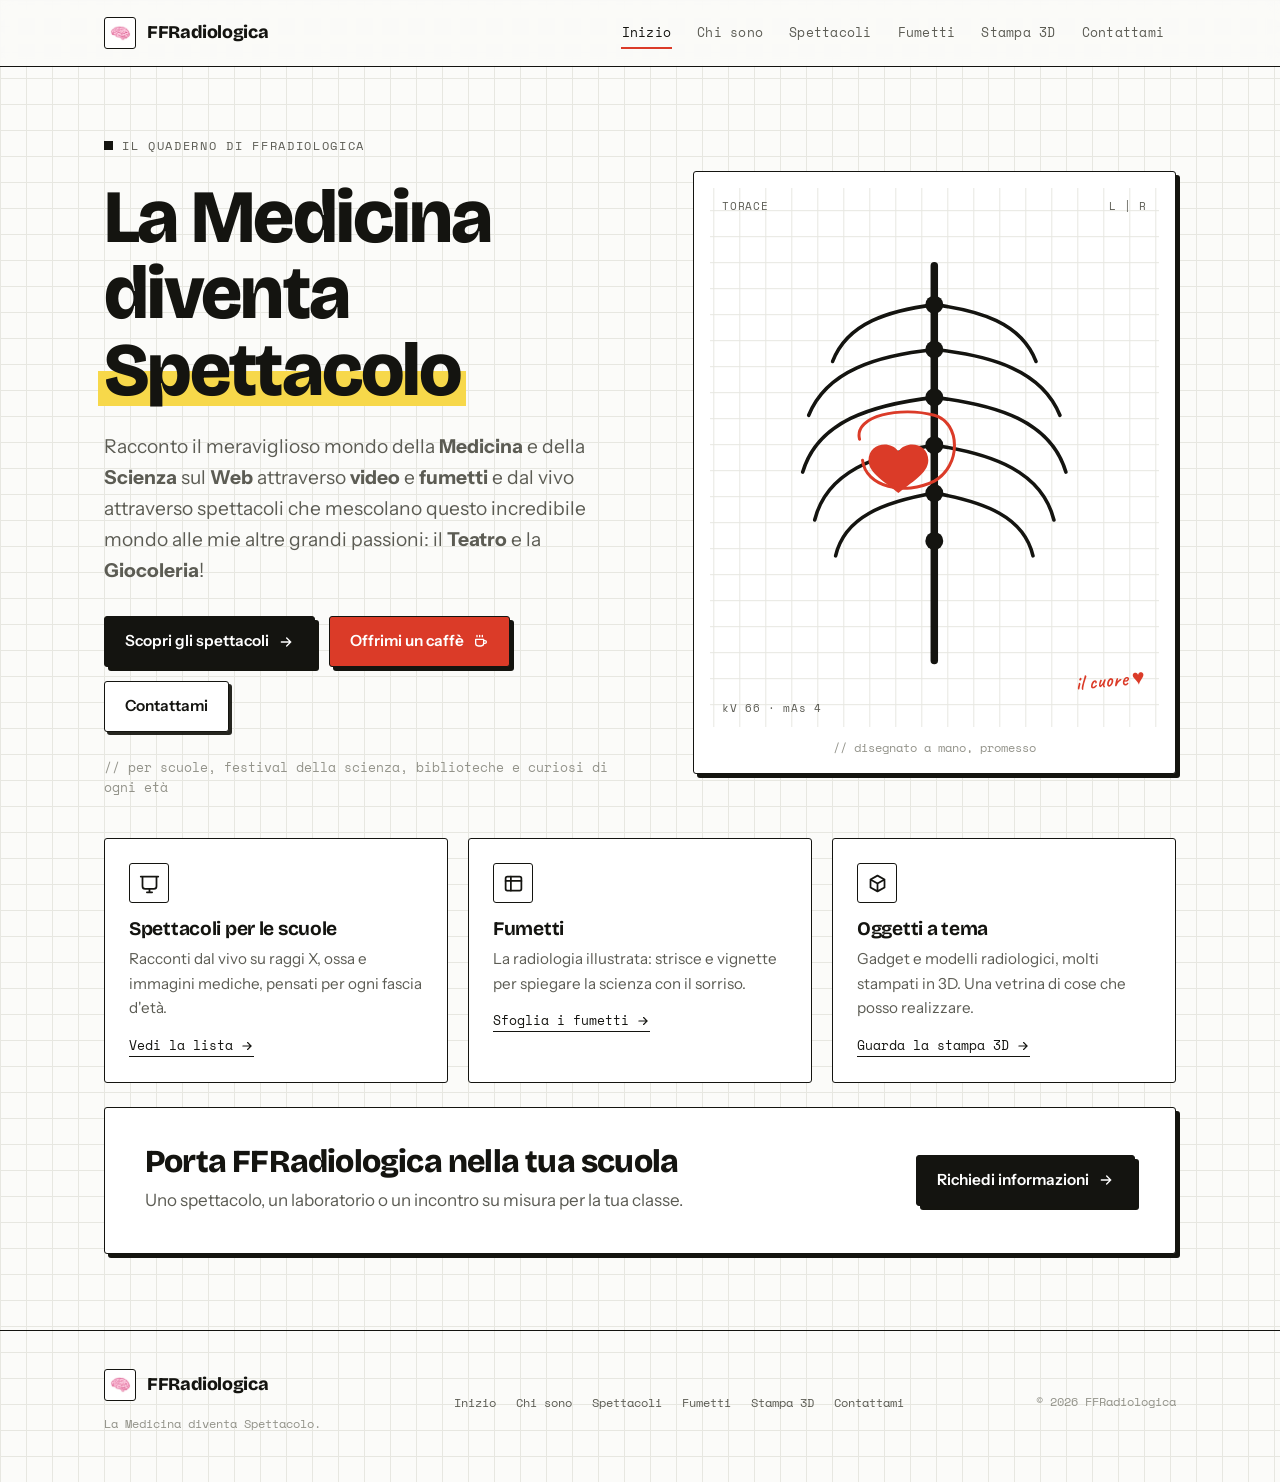
==== index.html @ 4a38c9ba "Aggiornamento sito13.7.3" ====
<!doctype html>
<html lang="it">
<head>
<meta charset="utf-8" />
<meta name="viewport" content="width=device-width, initial-scale=1" />
<title>FFRadiologica - La Medicina diventa Spettacolo</title>
<meta name="description" content="FFRadiologica: divulgazione della medicina e della scienza con spettacoli dal vivo, video, fumetti e oggetti a tema." />
<link rel="icon" href="image/logo.png" />
<link rel="preconnect" href="https://fonts.googleapis.com" />
<link rel="preconnect" href="https://fonts.gstatic.com" crossorigin />
<link href="https://fonts.googleapis.com/css2?family=Bricolage+Grotesque:opsz,wght@12..96,400..800&family=Caveat:wght@500;600;700&family=Instrument+Sans:wght@400;500;600&family=Space+Mono:wght@400;700&display=swap" rel="stylesheet" />
<link rel="stylesheet" href="style.css" />
</head>
<body>

<header>
  <nav class="nav wrap">
    <a class="brand" href="index.html" aria-label="FFRadiologica - home">
      <span class="brand-mark" aria-hidden="true">
        <img class="brand-logo" src="image/logo.png" alt="">
      </span>
      <span>FFRadiologica</span>
    </a>
    <div class="menu" id="menu">
      <a href="index.html" class="active">Inizio</a>
      <a href="chi-sono.html">Chi sono</a>
      <a href="spettacoli.html">Spettacoli</a>
      <a href="fumetti.html">Fumetti</a>
      <a href="shop.html">Stampa 3D</a>
      <a href="contatti.html">Contattami</a>
    </div>
    <button class="burger" id="burger" aria-label="Apri il menu" aria-expanded="false">
      <svg viewBox="0 0 24 24" fill="none" stroke="currentColor" stroke-width="2" stroke-linecap="round"><line x1="4" y1="7" x2="20" y2="7"/><line x1="4" y1="12" x2="20" y2="12"/><line x1="4" y1="17" x2="20" y2="17"/></svg>
    </button>
  </nav>
</header>

<main>
<section class="page is-active hero" id="home">
  <div class="wrap">
    <div class="hero-grid">
      <div style="position:relative">
        <span class="eyebrow">Il quaderno di FFRadiologica</span>
        <h1>La Medicina<br>diventa <span class="circled">Spettacolo</span></h1>
        <p class="lead">Racconto il meraviglioso mondo della <strong>Medicina</strong> e della <strong>Scienza</strong> sul <strong>Web</strong> attraverso <strong>video</strong> e <strong>fumetti</strong> e dal vivo attraverso spettacoli che mescolano questo incredibile mondo alle mie altre grandi passioni: il <strong>Teatro</strong> e la <strong>Giocoleria</strong>!</p>
        <div class="cta-row">
          <a class="btn btn-primary" href="spettacoli.html">Scopri gli spettacoli
            <svg viewBox="0 0 24 24" fill="none" stroke="currentColor" stroke-width="2" stroke-linecap="round"><path d="M5 12h14M13 6l6 6-6 6"/></svg></a>
          <a class="btn btn-donate" href="https://paypal.me/fariolif" target="_blank" rel="noopener">Offrimi un caffè
            <svg viewBox="0 0 24 24" fill="none" stroke="currentColor" stroke-width="2" stroke-linecap="round" stroke-linejoin="round"><path d="M4 8h12v6a4 4 0 0 1-4 4H8a4 4 0 0 1-4-4V8z"/><path d="M16 10h2a2 2 0 0 1 0 4h-2"/><path d="M6 2v2M10 2v2M14 2v2"/></svg></a>
          <a class="btn btn-ghost" href="contatti.html">Contattami</a>
        </div>
        <p class="foot-hint">// per scuole, festival della scienza, biblioteche e curiosi di ogni età</p>
      </div>

      <div class="sketch">
        <div class="sketch-inner">
          <svg class="xray" viewBox="0 0 300 360" aria-hidden="true">
            <line class="draw" x1="150" y1="52" x2="150" y2="316" style="stroke-width:5"/>
            <path class="draw" d="M150 78 C120 82 92 90 82 116"/>
            <path class="draw" d="M150 78 C180 82 208 90 218 116"/>
            <path class="draw" d="M150 108 C112 112 78 122 66 152"/>
            <path class="draw" d="M150 108 C188 112 222 122 234 152"/>
            <path class="draw" d="M150 140 C108 145 72 156 62 190"/>
            <path class="draw" d="M150 140 C192 145 228 156 238 190"/>
            <path class="draw" d="M150 172 C110 178 78 190 70 222"/>
            <path class="draw" d="M150 172 C190 178 222 190 230 222"/>
            <path class="draw" d="M150 204 C116 210 90 220 84 246"/>
            <path class="draw" d="M150 204 C184 210 210 220 216 246"/>
            <g class="vert"><circle cx="150" cy="78" r="6"/><circle cx="150" cy="108" r="6"/><circle cx="150" cy="140" r="6"/><circle cx="150" cy="172" r="6"/><circle cx="150" cy="204" r="6"/><circle cx="150" cy="236" r="6"/></g>
            <path class="heart" d="M126 176 c-6 -8 -20 -5 -20 6 c0 9 12 15 20 22 c8 -7 20 -13 20 -22 c0 -11 -14 -14 -20 -6 z"/>
            <path class="redcircle" d="M100 168 C96 152 128 146 150 152 C168 157 168 186 150 196 C130 206 104 200 102 182"/>
          </svg>
          <span class="sk-tag tl">TORACE</span>
          <span class="sk-tag tr">L | R</span>
          <span class="sk-tag bl">kV 66 · mAs 4</span>
          <span class="sk-hand hand">il cuore ♥</span>
        </div>
        <div class="sketch-cap">// disegnato a mano, promesso</div>
      </div>
    </div>
  </div>

  <div class="wrap" style="margin-top:24px">
    <div class="grid g-3">
      <div class="card">
        <div class="ic"><svg viewBox="0 0 24 24" fill="none" stroke-width="2" stroke-linecap="round" stroke-linejoin="round"><path d="M2 4h20M4 4v11a3 3 0 003 3h10a3 3 0 003-3V4M9 22h6M12 18v4"/></svg></div>
        <h3>Spettacoli per le scuole</h3>
        <p>Racconti dal vivo su raggi X, ossa e immagini mediche, pensati per ogni fascia d'età.</p>
        <a class="card-link" href="spettacoli.html">Vedi la lista <svg viewBox="0 0 24 24" fill="none" stroke="currentColor" stroke-width="2" stroke-linecap="round"><path d="M5 12h14M13 6l6 6-6 6"/></svg></a>
      </div>
      <div class="card">
        <div class="ic"><svg viewBox="0 0 24 24" fill="none" stroke-width="2" stroke-linecap="round" stroke-linejoin="round"><rect x="3" y="4" width="18" height="16" rx="2"/><path d="M3 9h18M9 4v16"/></svg></div>
        <h3>Fumetti</h3>
        <p>La radiologia illustrata: strisce e vignette per spiegare la scienza con il sorriso.</p>
        <a class="card-link" href="fumetti.html">Sfoglia i fumetti <svg viewBox="0 0 24 24" fill="none" stroke="currentColor" stroke-width="2" stroke-linecap="round"><path d="M5 12h14M13 6l6 6-6 6"/></svg></a>
      </div>
      <div class="card">
        <div class="ic"><svg viewBox="0 0 24 24" fill="none" stroke-width="2" stroke-linecap="round" stroke-linejoin="round"><path d="M12 3l8 4.5v9L12 21l-8-4.5v-9L12 3zM12 12l8-4.5M12 12v9M12 12L4 7.5"/></svg></div>
        <h3>Oggetti a tema</h3>
        <p>Gadget e modelli radiologici, molti stampati in 3D. Una vetrina di cose che posso realizzare.</p>
        <a class="card-link" href="shop.html">Guarda la stampa 3D <svg viewBox="0 0 24 24" fill="none" stroke="currentColor" stroke-width="2" stroke-linecap="round"><path d="M5 12h14M13 6l6 6-6 6"/></svg></a>
      </div>
    </div>
  </div>

  <div class="wrap" style="margin-top:24px">
    <div class="banner">
      <div>
        <h2>Porta FFRadiologica nella tua scuola</h2>
        <p>Uno spettacolo, un laboratorio o un incontro su misura per la tua classe.</p>
      </div>
      <a class="btn btn-primary" href="contatti.html">Richiedi informazioni
        <svg viewBox="0 0 24 24" fill="none" stroke="currentColor" stroke-width="2" stroke-linecap="round"><path d="M5 12h14M13 6l6 6-6 6"/></svg></a>
    </div>
  </div>
</section>
</main>

<footer>
  <div class="wrap foot">
    <div>
      <div class="brand" style="cursor:default;margin-bottom:8px">
        <span class="brand-mark" aria-hidden="true"><img class="brand-logo" src="image/logo.png" alt=""></span>
        <span>FFRadiologica</span>
      </div>
      <small>La Medicina diventa Spettacolo.</small>
    </div>
    <nav class="foot-nav" aria-label="Navigazione a pie di pagina">
      <a href="index.html">Inizio</a><a href="chi-sono.html">Chi sono</a><a href="spettacoli.html">Spettacoli</a><a href="fumetti.html">Fumetti</a><a href="shop.html">Stampa 3D</a><a href="contatti.html">Contattami</a>
    </nav>
    <small>© 2026 FFRadiologica</small>
  </div>
</footer>

<script src="script.js"></script>
</body>
</html>
---- style.css ----
:root{
    --paper:#FBFBF9;
    --grid:#E7E7E1;
    --ink:#141410;
    --ink-2:#3A3A34;
    --ink-dim:#5C5C54;
    --ink-faint:#93938A;
    --line:#141410;
    --red:#DB3B28;
    --radius:3px;
    --maxw:1120px;
    --shadow:4px 4px 0 rgba(20,20,15,1);
    --shadow-sm:3px 3px 0 rgba(20,20,15,.92);
    --ease:cubic-bezier(.2,.7,.3,1);
  }
  *{box-sizing:border-box}
  html{scroll-behavior:smooth}
  body{
    margin:0;
    color:var(--ink);
    background-color:var(--paper);
    background-image:
      linear-gradient(var(--grid) 1px, transparent 1px),
      linear-gradient(90deg, var(--grid) 1px, transparent 1px);
    background-size:26px 26px;
    font-family:"Instrument Sans", system-ui, -apple-system, sans-serif;
    font-size:17px;line-height:1.62;
    -webkit-font-smoothing:antialiased;overflow-x:hidden;
  }
  a{color:inherit;text-decoration:none}
  img{max-width:100%;display:block}
  .wrap{width:100%;max-width:var(--maxw);margin:0 auto;padding:0 24px}
  .mono{font-family:"Space Mono",monospace}

  .eyebrow{
    font-family:"Space Mono",monospace;font-size:12px;letter-spacing:.14em;text-transform:uppercase;
    color:var(--ink-dim);display:inline-flex;align-items:center;gap:9px;
  }
  .eyebrow::before{content:"";width:9px;height:9px;background:var(--ink);flex:0 0 auto}

  h1,h2,h3{font-family:"Bricolage Grotesque",sans-serif;font-weight:800;line-height:1.02;margin:0;letter-spacing:-.025em}
  h1{font-size:clamp(2.5rem,6.6vw,4.7rem)}
  h2{font-size:clamp(1.9rem,3.8vw,2.9rem)}
  h3{font-size:1.2rem;font-weight:700;letter-spacing:-.015em}
  p{margin:0 0 1rem}
  .lead{font-size:clamp(1.05rem,1.5vw,1.2rem);color:var(--ink-dim);max-width:60ch}

  /* hand annotations */
  .hand{font-family:"Caveat",cursive;color:var(--red);font-weight:600;line-height:1}

  /* ---------- Header ---------- */
  header{position:sticky;top:0;z-index:60;background:rgba(251,251,249,.86);backdrop-filter:blur(6px);border-bottom:1.5px solid var(--ink)}
  .nav{display:flex;align-items:center;justify-content:space-between;height:66px}
  .brand{display:flex;align-items:center;gap:11px;font-family:"Bricolage Grotesque";font-weight:800;font-size:1.12rem;letter-spacing:-.02em;background:none;border:0;color:var(--ink);cursor:pointer;padding:0}
  .brand-mark{width:32px;height:32px;flex:0 0 auto;background:#fff;border:1.5px solid var(--ink);border-radius:var(--radius);display:grid;place-items:center}
  .brand-mark svg{width:19px;height:19px}
  .brand-logo{width:24px;height:24px;object-fit:contain}

  .menu{display:flex;align-items:center;gap:2px}
  .menu a{
    position:relative;font-family:"Space Mono",monospace;font-size:12.5px;letter-spacing:.02em;
    color:var(--ink-dim);padding:8px 12px;transition:color .18s var(--ease);
  }
  .menu a:hover{color:var(--ink)}
  .menu a.active{color:var(--ink)}
  .menu a.active::after{content:"";position:absolute;left:11px;right:11px;bottom:2px;height:2.5px;background:var(--red)}

  .burger{display:none;background:#fff;border:1.5px solid var(--ink);border-radius:var(--radius);width:42px;height:38px;cursor:pointer;color:var(--ink);align-items:center;justify-content:center}
  .burger svg{width:22px;height:22px}

  /* ---------- Buttons ---------- */
  .btn{
    display:inline-flex;align-items:center;gap:9px;cursor:pointer;
    font-family:"Instrument Sans";font-weight:600;font-size:.96rem;
    padding:12px 20px;border-radius:var(--radius);border:1.5px solid var(--ink);
    transition:transform .13s var(--ease),box-shadow .13s var(--ease),background .15s var(--ease),color .15s var(--ease);
  }
  .btn svg{width:16px;height:16px}
  .btn-primary{background:var(--ink);color:#fff;box-shadow:var(--shadow)}
  .btn-primary:hover{transform:translate(2px,2px);box-shadow:2px 2px 0 rgba(20,20,15,1)}
  .btn-primary:active{transform:translate(4px,4px);box-shadow:0 0 0 rgba(20,20,15,1)}
  .btn-donate{background:var(--red);color:#fff;box-shadow:var(--shadow)}
  .btn-donate:hover{transform:translate(2px,2px);box-shadow:2px 2px 0 rgba(20,20,15,1)}
  .btn-donate:active{transform:translate(4px,4px);box-shadow:0 0 0 rgba(20,20,15,1)}
  .btn-ghost{background:#fff;color:var(--ink);box-shadow:var(--shadow-sm)}
  .btn-ghost:hover{transform:translate(2px,2px);box-shadow:1px 1px 0 rgba(20,20,15,1)}
  .btn-ghost:active{transform:translate(3px,3px);box-shadow:0 0 0}

  /* ---------- Pages ---------- */
  main{min-height:calc(100vh - 66px)}
  .page{display:block;animation:fade .4s var(--ease)}
  @keyframes fade{from{opacity:0;transform:translateY(8px)}to{opacity:1;transform:none}}
  section{padding:76px 0}

  /* ---------- Hero ---------- */
  .hero{padding-top:64px;padding-bottom:56px}
  .hero-grid{display:grid;grid-template-columns:1.05fr .95fr;gap:56px;align-items:center}
  .hero h1{margin:20px 0 22px}
  .circled{position:relative;display:inline-block;white-space:nowrap;z-index:0}
  .circled::after{
    content:"";position:absolute;left:-.08em;right:-.08em;bottom:.04em;height:.46em;
    background:#F7D84A;z-index:-1;transform:scaleX(1);transform-origin:left center;
  }
  .cta-row{display:flex;flex-wrap:wrap;gap:14px;margin-top:30px}
  .foot-hint{margin-top:26px;color:var(--ink-faint);font-family:"Space Mono",monospace;font-size:12.5px}

  /* sketch frame */
  .sketch{position:relative;background:#fff;border:1.5px solid var(--ink);border-radius:var(--radius);box-shadow:var(--shadow);padding:16px}
  .sketch-inner{
    position:relative;border-radius:2px;overflow:hidden;aspect-ratio:5/6;
    background-image:linear-gradient(var(--grid) 1px,transparent 1px),linear-gradient(90deg,var(--grid) 1px,transparent 1px);
    background-size:26px 26px;background-position:center;
  }
  .sketch-inner svg.xray{position:absolute;inset:0;width:100%;height:100%}
  .xray .draw{fill:none;stroke:var(--ink);stroke-width:2.4;stroke-linecap:round;stroke-linejoin:round}
  .xray .vert{fill:var(--ink)}
  .xray .heart{fill:var(--red)}
  .xray .redcircle{fill:none;stroke:var(--red);stroke-width:2;stroke-linecap:round}
  .sk-tag{position:absolute;font-family:"Space Mono",monospace;font-size:10.5px;letter-spacing:.06em;color:var(--ink-dim)}
  .sk-tag.tl{top:10px;left:12px}
  .sk-tag.tr{top:10px;right:12px}
  .sk-tag.bl{bottom:10px;left:12px}
  .sk-hand{position:absolute;bottom:36px;right:14px;font-size:1.35rem;transform:rotate(-5deg)}
  .sketch-cap{margin-top:12px;text-align:center;font-family:"Space Mono",monospace;font-size:11.5px;color:var(--ink-faint)}

  /* ---------- Section head ---------- */
  .sec-head{max-width:64ch;margin-bottom:42px}
  .sec-head h2{margin:16px 0 14px}

  /* ---------- Cards ---------- */
  .grid{display:grid;gap:20px}
  .g-3{grid-template-columns:repeat(3,1fr)}
  .g-2{grid-template-columns:repeat(2,1fr)}

  .card{position:relative;background:#fff;border:1.5px solid var(--ink);border-radius:var(--radius);padding:24px;transition:transform .16s var(--ease),box-shadow .16s var(--ease)}
  .card:hover{transform:translate(-2px,-2px);box-shadow:var(--shadow)}
  .card .ic{width:40px;height:40px;border-radius:var(--radius);border:1.5px solid var(--ink);display:grid;place-items:center;margin-bottom:16px}
  .card .ic svg{width:21px;height:21px;stroke:var(--ink)}
  .card h3{margin-bottom:8px}
  .card p{color:var(--ink-dim);font-size:.95rem;margin:0}
  .card-link{margin-top:15px;display:inline-flex;align-items:center;gap:7px;font-family:"Space Mono",monospace;font-size:12.5px;color:var(--ink);cursor:pointer;background:none;border:0;padding:0;border-bottom:1.5px solid var(--ink)}
  .card-link svg{width:14px;height:14px;transition:transform .18s var(--ease)}
  .card-link:hover svg{transform:translateX(4px)}

  .taglist{display:flex;flex-wrap:wrap;gap:7px;margin-bottom:14px}
  .pill{font-family:"Space Mono",monospace;font-size:10.5px;letter-spacing:.05em;text-transform:uppercase;padding:4px 9px;border-radius:100px;border:1.5px solid var(--ink);color:var(--ink)}
  .pill.fill{background:var(--ink);color:#fff}

  /* placeholders reveal grid */
  .thumb{aspect-ratio:4/3;border-radius:2px;margin-bottom:16px;position:relative;border:1.5px dashed var(--ink);display:grid;place-items:center;background:transparent}
  .thumb img{width:100%;height:100%;object-fit:cover}
  .thumb span.ph{font-family:"Space Mono",monospace;font-size:11px;color:var(--ink-faint)}
  .thumb .num{position:absolute;top:8px;left:11px;font-family:"Bricolage Grotesque";font-weight:800;font-size:1.4rem;color:var(--ink);opacity:.14}
  .price{font-family:"Space Mono",monospace;font-size:12.5px;color:var(--ink-dim);margin-top:12px}

  /* ---------- About ---------- */
  .about-grid{display:grid;grid-template-columns:.85fr 1.15fr;gap:46px;align-items:start}
  .portrait{aspect-ratio:4/5;border-radius:var(--radius);position:relative;border:1.5px solid var(--ink);background:transparent;display:grid;place-items:center;text-align:center;box-shadow:var(--shadow)}
  .portrait .ph{font-family:"Space Mono",monospace;font-size:12px;color:var(--ink-faint);max-width:22ch}
  .portrait .ph b{display:block;font-family:"Caveat",cursive;color:var(--red);font-size:2rem;margin-bottom:6px;font-weight:700}
  .facts{display:grid;gap:0;margin-top:24px;border:1.5px solid var(--ink);border-radius:var(--radius);background:#fff}
  .fact{display:flex;gap:16px;padding:15px 18px;border-bottom:1.5px solid var(--ink)}
  .fact:last-child{border-bottom:0}
  .fact .k{font-family:"Space Mono",monospace;font-size:11px;color:var(--ink);white-space:nowrap;letter-spacing:.05em;padding-top:3px;min-width:96px}
  .fact .v{color:var(--ink-dim);font-size:.94rem}

  /* ---------- Banner ---------- */
  .banner{margin-top:8px;border:1.5px solid var(--ink);border-radius:var(--radius);background:#fff;box-shadow:var(--shadow);padding:38px 40px;display:flex;align-items:center;justify-content:space-between;gap:26px;flex-wrap:wrap}
  .banner h2{font-size:clamp(1.5rem,2.7vw,2rem)}
  .banner p{color:var(--ink-dim);margin:8px 0 0}

  /* ---------- Note box ---------- */
  .notebox{border:1.5px solid var(--ink);border-left:5px solid var(--red);border-radius:var(--radius);background:#fff;padding:18px 20px;display:flex;gap:14px;align-items:flex-start;margin-bottom:34px}
  .notebox svg{width:20px;height:20px;stroke:var(--ink);flex:0 0 auto;margin-top:2px}
  .notebox p{margin:0;color:var(--ink-dim);font-size:.95rem}
  .notebox b{color:var(--ink)}
  .wide-note{width:100%;border:2px solid var(--ink);border-radius:var(--radius);background:#fff;padding:30px 34px;margin:30px 0 42px;box-shadow:var(--shadow)}
  .wide-note p{margin:0;color:var(--ink-dim);max-width:none}

  /* ---------- Contact ---------- */
  .contact-grid{display:grid;grid-template-columns:minmax(0,640px);gap:24px}
  .contact-card{background:#fff;border:1.5px solid var(--ink);border-radius:var(--radius);padding:30px}
  .contact-card h3{margin-bottom:6px}
  .contact-card>p{color:var(--ink-dim);font-size:.95rem}
  .clink{display:flex;align-items:center;gap:14px;padding:14px 16px;border:1.5px solid var(--ink);border-radius:var(--radius);margin-top:12px;transition:transform .15s var(--ease),box-shadow .15s var(--ease)}
  .clink:hover{transform:translate(-2px,-2px);box-shadow:var(--shadow-sm)}
  .clink .ci{width:38px;height:38px;border-radius:var(--radius);border:1.5px solid var(--ink);display:grid;place-items:center;flex:0 0 auto}
  .clink .ci svg{width:18px;height:18px;stroke:var(--ink)}
  .clink .ct b{display:block;font-family:"Instrument Sans";font-weight:600;font-size:.96rem}
  .clink .ct span{font-family:"Space Mono",monospace;font-size:12px;color:var(--ink-faint)}
  .text-highlight{
    background:linear-gradient(transparent 54%, #F7D84A 54%) left bottom / 100% 100% no-repeat;
    padding:0 .05em;
  }

  /* ---------- Footer ---------- */
  footer{border-top:1.5px solid var(--ink);padding:38px 0 46px;margin-top:20px}
  .foot{display:flex;justify-content:space-between;align-items:center;gap:22px;flex-wrap:wrap}
  .foot-nav{display:flex;gap:4px;flex-wrap:wrap}
  .foot-nav a{background:none;border:0;color:var(--ink-dim);cursor:pointer;font-family:"Space Mono",monospace;font-size:12px;padding:6px 8px;transition:color .18s}
  .foot-nav a:hover{color:var(--red)}
  .foot small{color:var(--ink-faint);font-family:"Space Mono",monospace;font-size:11.5px}

  a:focus-visible,button:focus-visible,.btn:focus-visible{outline:2.5px solid var(--ink);outline-offset:3px;border-radius:2px}

  /* ---------- Responsive ---------- */
  @media(max-width:860px){
    .menu{position:fixed;inset:66px 0 auto 0;flex-direction:column;align-items:stretch;gap:0;background:var(--paper);padding:12px 20px 20px;border-bottom:1.5px solid var(--ink);transform:translateY(-120%);transition:transform .3s var(--ease)}
    .menu.open{transform:translateY(0)}
    .menu a{padding:13px 12px;font-size:14px;border-bottom:1px solid var(--grid)}
    .menu a.active::after{left:12px;bottom:8px;width:22px;right:auto}
    .burger{display:inline-flex}
    .hero-grid{grid-template-columns:1fr;gap:38px}
    .sketch{order:-1;max-width:380px;margin:0 auto}
    .about-grid{grid-template-columns:1fr;gap:26px}
    .portrait{max-width:320px}
    .g-3,.g-2,.contact-grid{grid-template-columns:1fr}
    section{padding:54px 0}
    .banner{padding:28px}
    .wide-note{padding:24px}
  }
  @media(min-width:861px) and (max-width:1040px){ .g-3{grid-template-columns:repeat(2,1fr)} }

  @media(prefers-reduced-motion:no-preference){
    .xray .draw,.xray .redcircle{stroke-dasharray:900;stroke-dashoffset:900;animation:draw 2.4s var(--ease) forwards}
    .xray .draw:nth-of-type(2){animation-delay:.15s}
    .xray .redcircle{animation-delay:1.4s;animation-duration:1s}
    @keyframes draw{to{stroke-dashoffset:0}}
    .circled::after{transform:scaleX(0);animation:highlight 1.1s var(--ease) .35s forwards}
    .text-highlight{background-size:0 100%;animation:textHighlight 1.1s var(--ease) .25s forwards}
    @keyframes highlight{to{transform:scaleX(1)}}
    @keyframes textHighlight{to{background-size:100% 100%}}
  }
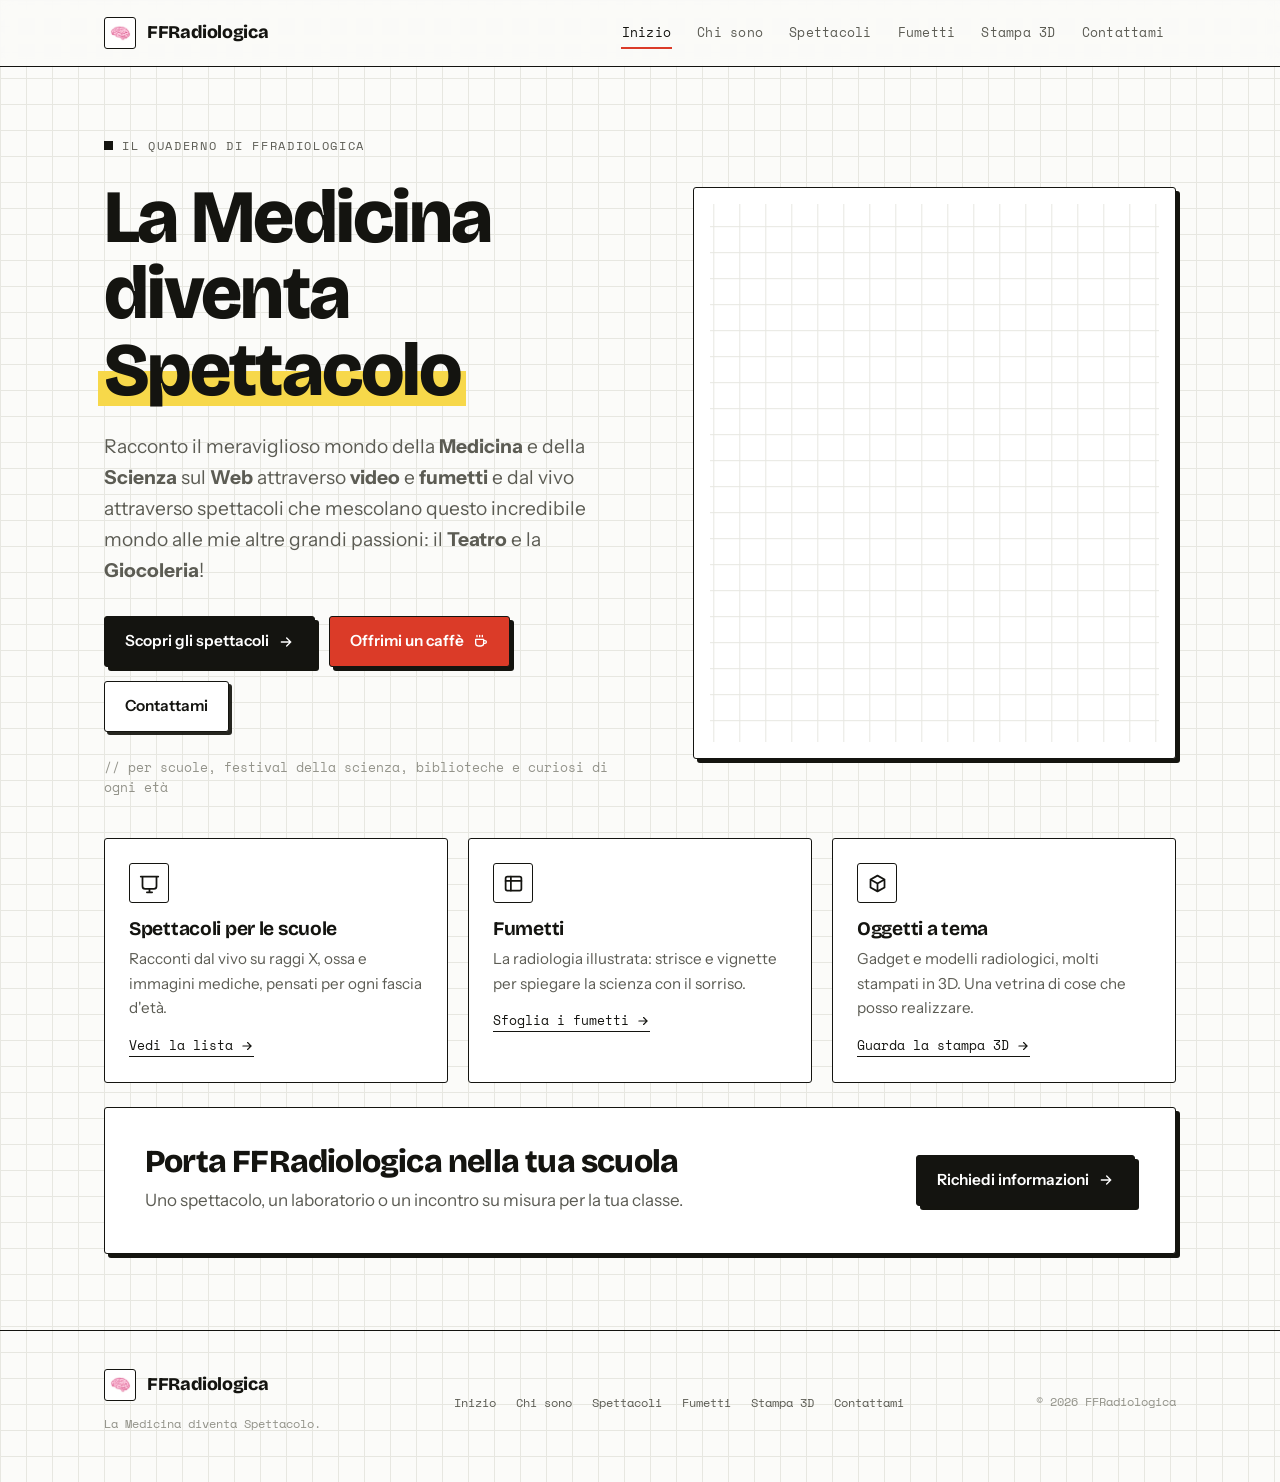
==== commit b723c0ca: "Aggiornamento sito13.7.4" ====
--- a/index.html
+++ b/index.html
@@ -55,28 +55,8 @@
 
       <div class="sketch">
         <div class="sketch-inner">
-          <svg class="xray" viewBox="0 0 300 360" aria-hidden="true">
-            <line class="draw" x1="150" y1="52" x2="150" y2="316" style="stroke-width:5"/>
-            <path class="draw" d="M150 78 C120 82 92 90 82 116"/>
-            <path class="draw" d="M150 78 C180 82 208 90 218 116"/>
-            <path class="draw" d="M150 108 C112 112 78 122 66 152"/>
-            <path class="draw" d="M150 108 C188 112 222 122 234 152"/>
-            <path class="draw" d="M150 140 C108 145 72 156 62 190"/>
-            <path class="draw" d="M150 140 C192 145 228 156 238 190"/>
-            <path class="draw" d="M150 172 C110 178 78 190 70 222"/>
-            <path class="draw" d="M150 172 C190 178 222 190 230 222"/>
-            <path class="draw" d="M150 204 C116 210 90 220 84 246"/>
-            <path class="draw" d="M150 204 C184 210 210 220 216 246"/>
-            <g class="vert"><circle cx="150" cy="78" r="6"/><circle cx="150" cy="108" r="6"/><circle cx="150" cy="140" r="6"/><circle cx="150" cy="172" r="6"/><circle cx="150" cy="204" r="6"/><circle cx="150" cy="236" r="6"/></g>
-            <path class="heart" d="M126 176 c-6 -8 -20 -5 -20 6 c0 9 12 15 20 22 c8 -7 20 -13 20 -22 c0 -11 -14 -14 -20 -6 z"/>
-            <path class="redcircle" d="M100 168 C96 152 128 146 150 152 C168 157 168 186 150 196 C130 206 104 200 102 182"/>
-          </svg>
-          <span class="sk-tag tl">TORACE</span>
-          <span class="sk-tag tr">L | R</span>
-          <span class="sk-tag bl">kV 66 · mAs 4</span>
-          <span class="sk-hand hand">il cuore ♥</span>
+          <video class="hero-video" src="image/video.mov" autoplay muted playsinline preload="auto" aria-label="Video FFRadiologica"></video>
         </div>
-        <div class="sketch-cap">// disegnato a mano, promesso</div>
       </div>
     </div>
   </div>
--- a/style.css
+++ b/style.css
@@ -112,6 +112,7 @@
     background-size:26px 26px;background-position:center;
   }
   .sketch-inner svg.xray{position:absolute;inset:0;width:100%;height:100%}
+  .hero-video{position:absolute;inset:0;width:100%;height:100%;object-fit:cover}
   .xray .draw{fill:none;stroke:var(--ink);stroke-width:2.4;stroke-linecap:round;stroke-linejoin:round}
   .xray .vert{fill:var(--ink)}
   .xray .heart{fill:var(--red)}
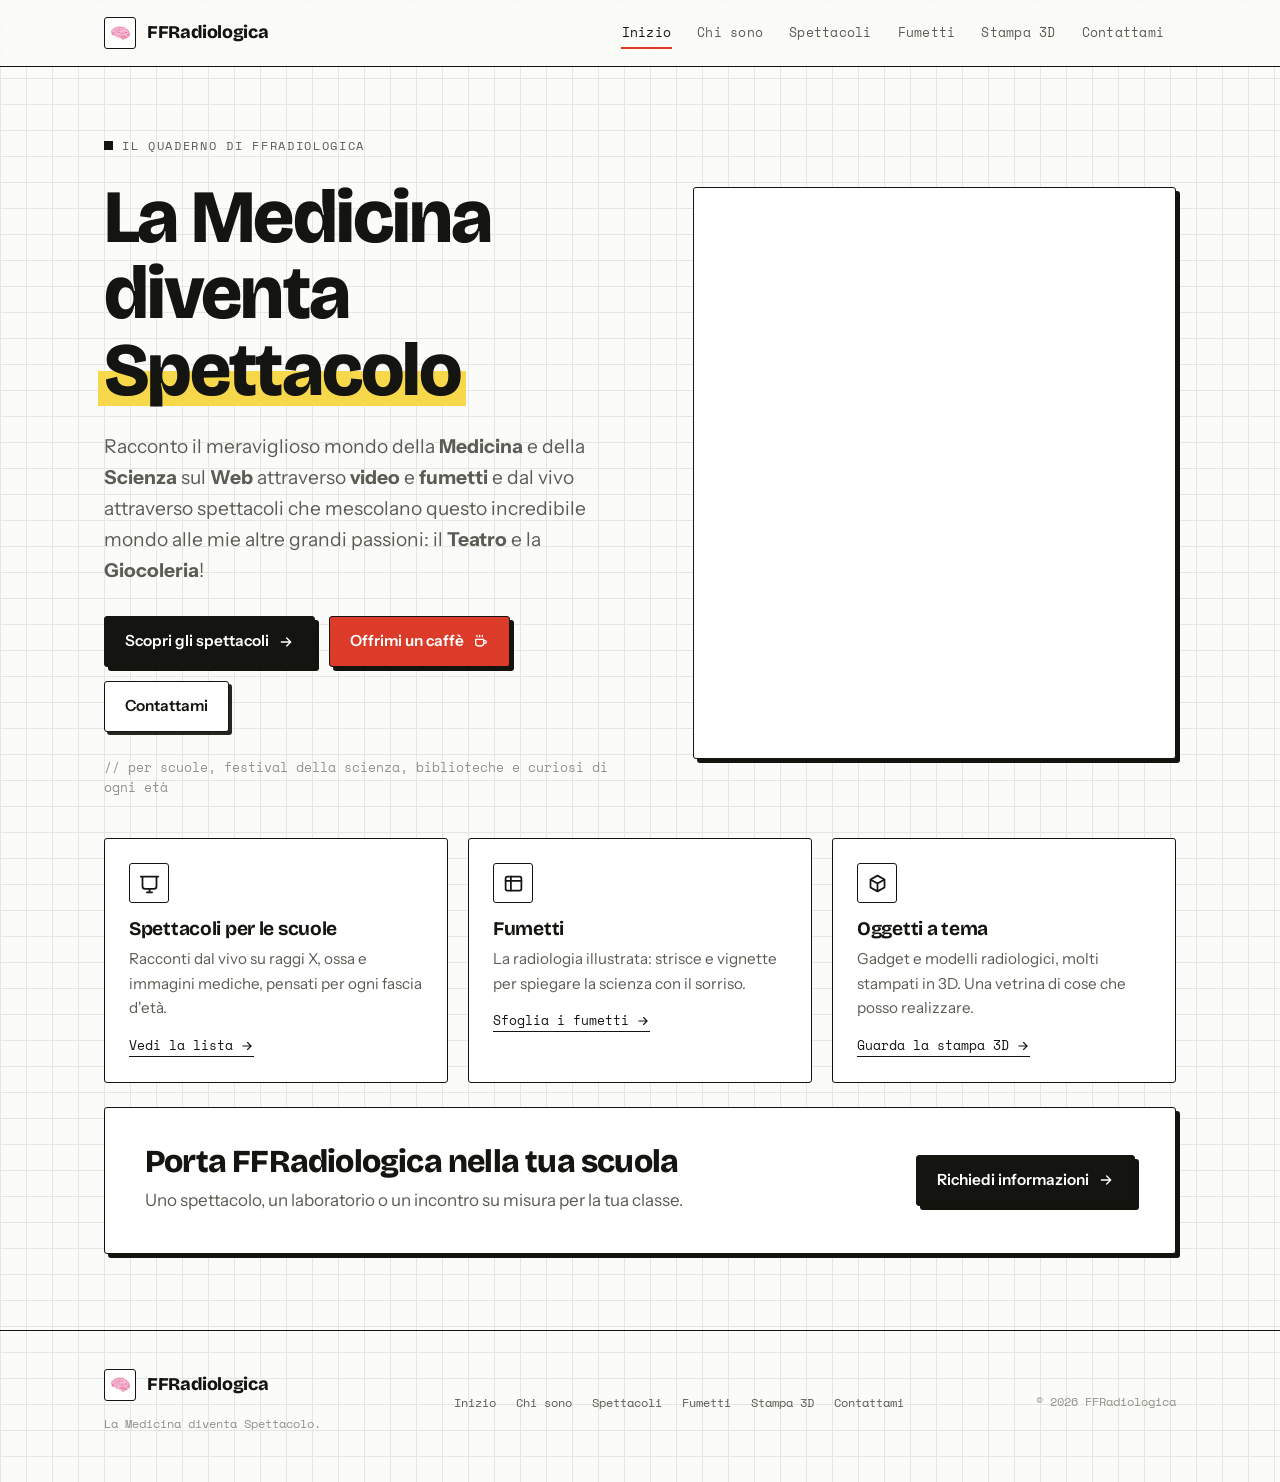
==== commit 540573f4: "Aggiornamento sito13.7.5" ====
--- a/index.html
+++ b/index.html
@@ -55,7 +55,7 @@
 
       <div class="sketch">
         <div class="sketch-inner">
-          <video class="hero-video" src="image/video.mov" autoplay muted playsinline preload="auto" aria-label="Video FFRadiologica"></video>
+          <video class="hero-video" src="image/video.mp4" autoplay muted playsinline preload="auto" aria-label="Video FFRadiologica"></video>
         </div>
       </div>
     </div>
--- a/style.css
+++ b/style.css
@@ -112,7 +112,7 @@
     background-size:26px 26px;background-position:center;
   }
   .sketch-inner svg.xray{position:absolute;inset:0;width:100%;height:100%}
-  .hero-video{position:absolute;inset:0;width:100%;height:100%;object-fit:cover}
+  .hero-video{position:absolute;inset:0;width:100%;height:100%;object-fit:contain;background:#fff}
   .xray .draw{fill:none;stroke:var(--ink);stroke-width:2.4;stroke-linecap:round;stroke-linejoin:round}
   .xray .vert{fill:var(--ink)}
   .xray .heart{fill:var(--red)}
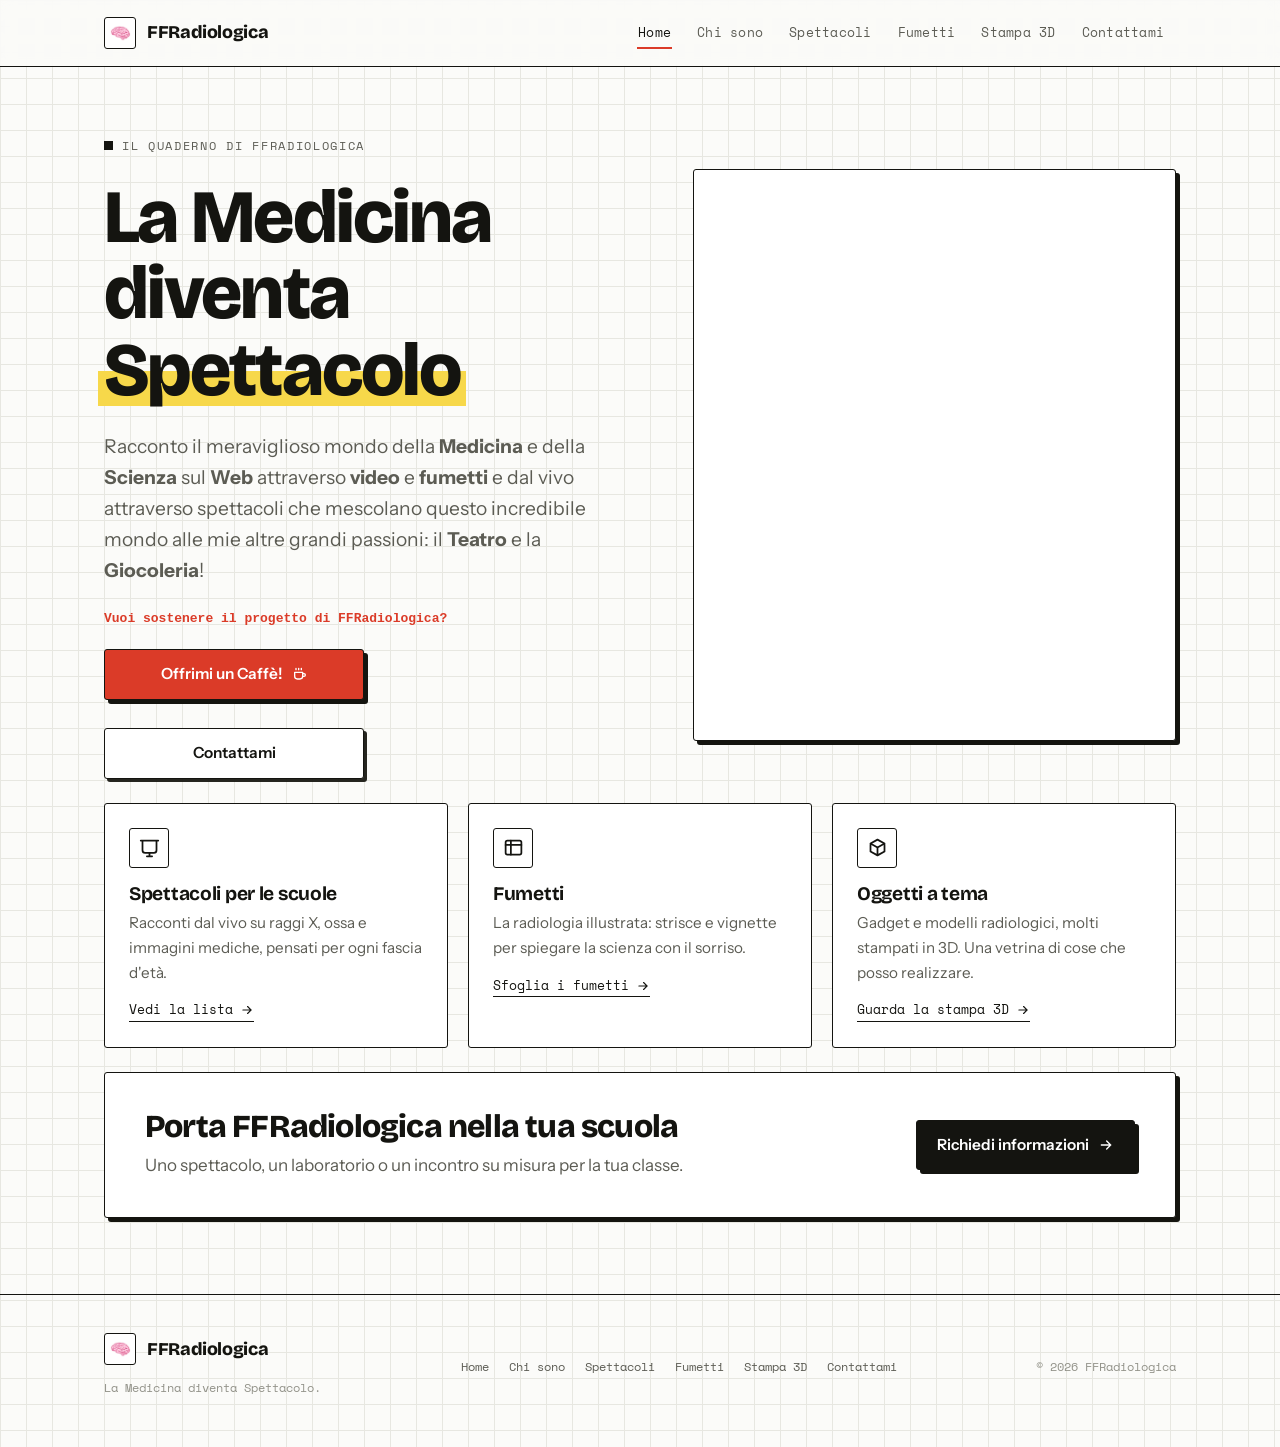
==== commit 9622710e: "Aggiornamento sito13.7.11" ====
--- a/index.html
+++ b/index.html
@@ -22,7 +22,7 @@
       <span>FFRadiologica</span>
     </a>
     <div class="menu" id="menu">
-      <a href="index.html" class="active">Inizio</a>
+      <a href="index.html" class="active">Home</a>
       <a href="chi-sono.html">Chi sono</a>
       <a href="spettacoli.html">Spettacoli</a>
       <a href="fumetti.html">Fumetti</a>
@@ -43,19 +43,18 @@
         <span class="eyebrow">Il quaderno di FFRadiologica</span>
         <h1>La Medicina<br>diventa <span class="circled">Spettacolo</span></h1>
         <p class="lead">Racconto il meraviglioso mondo della <strong>Medicina</strong> e della <strong>Scienza</strong> sul <strong>Web</strong> attraverso <strong>video</strong> e <strong>fumetti</strong> e dal vivo attraverso spettacoli che mescolano questo incredibile mondo alle mie altre grandi passioni: il <strong>Teatro</strong> e la <strong>Giocoleria</strong>!</p>
+        <p class="support-hint">Vuoi sostenere il progetto di FFRadiologica?</p>
         <div class="cta-row">
-          <a class="btn btn-primary" href="spettacoli.html">Scopri gli spettacoli
-            <svg viewBox="0 0 24 24" fill="none" stroke="currentColor" stroke-width="2" stroke-linecap="round"><path d="M5 12h14M13 6l6 6-6 6"/></svg></a>
-          <a class="btn btn-donate" href="https://paypal.me/fariolif" target="_blank" rel="noopener">Offrimi un caffè
+          <a class="btn btn-donate" href="https://paypal.me/fariolif" target="_blank" rel="noopener">Offrimi un Caffè!
             <svg viewBox="0 0 24 24" fill="none" stroke="currentColor" stroke-width="2" stroke-linecap="round" stroke-linejoin="round"><path d="M4 8h12v6a4 4 0 0 1-4 4H8a4 4 0 0 1-4-4V8z"/><path d="M16 10h2a2 2 0 0 1 0 4h-2"/><path d="M6 2v2M10 2v2M14 2v2"/></svg></a>
-          <a class="btn btn-ghost" href="contatti.html">Contattami</a>
+          <span class="cta-break" aria-hidden="true"></span>
+          <a class="btn btn-ghost btn-break" href="contatti.html">Contattami</a>
         </div>
-        <p class="foot-hint">// per scuole, festival della scienza, biblioteche e curiosi di ogni età</p>
       </div>
 
       <div class="sketch">
         <div class="sketch-inner">
-          <video class="hero-video" src="image/video.mp4" autoplay muted playsinline preload="auto" aria-label="Video FFRadiologica"></video>
+          <video class="hero-video" src="image/video-no-audio.mp4" autoplay muted playsinline webkit-playsinline preload="auto" aria-label="Video FFRadiologica"></video>
         </div>
       </div>
     </div>
@@ -107,7 +106,7 @@
       <small>La Medicina diventa Spettacolo.</small>
     </div>
     <nav class="foot-nav" aria-label="Navigazione a pie di pagina">
-      <a href="index.html">Inizio</a><a href="chi-sono.html">Chi sono</a><a href="spettacoli.html">Spettacoli</a><a href="fumetti.html">Fumetti</a><a href="shop.html">Stampa 3D</a><a href="contatti.html">Contattami</a>
+      <a href="index.html">Home</a><a href="chi-sono.html">Chi sono</a><a href="spettacoli.html">Spettacoli</a><a href="fumetti.html">Fumetti</a><a href="shop.html">Stampa 3D</a><a href="contatti.html">Contattami</a>
     </nav>
     <small>© 2026 FFRadiologica</small>
   </div>
--- a/style.css
+++ b/style.css
@@ -44,6 +44,7 @@
   h3{font-size:1.2rem;font-weight:700;letter-spacing:-.015em}
   p{margin:0 0 1rem}
   .lead{font-size:clamp(1.05rem,1.5vw,1.2rem);color:var(--ink-dim);max-width:60ch}
+  .support-hint{margin-top:22px;margin-bottom:-10px;font-family:"Space Mono",monospace;font-size:13px;font-weight:700;color:var(--red)}
 
   /* hand annotations */
   .hand{font-family:"Caveat",cursive;color:var(--red);font-weight:600;line-height:1}
@@ -102,12 +103,16 @@
     background:#F7D84A;z-index:-1;transform:scaleX(1);transform-origin:left center;
   }
   .cta-row{display:flex;flex-wrap:wrap;gap:14px;margin-top:30px}
+  .hero .cta-row{--hero-cta-width:260px}
+  .hero .cta-row .btn-donate,
+  .hero .cta-row .btn-break{width:min(100%,var(--hero-cta-width));justify-content:center}
+  .hero .cta-row .cta-break{flex-basis:100%;height:0}
   .foot-hint{margin-top:26px;color:var(--ink-faint);font-family:"Space Mono",monospace;font-size:12.5px}
 
   /* sketch frame */
-  .sketch{position:relative;background:#fff;border:1.5px solid var(--ink);border-radius:var(--radius);box-shadow:var(--shadow);padding:16px}
+  .sketch{position:relative;width:100%;min-width:0;background:#fff;border:1.5px solid var(--ink);border-radius:var(--radius);box-shadow:var(--shadow);padding:16px}
   .sketch-inner{
-    position:relative;border-radius:2px;overflow:hidden;aspect-ratio:5/6;
+    position:relative;width:100%;border-radius:2px;overflow:hidden;aspect-ratio:5/6;
     background-image:linear-gradient(var(--grid) 1px,transparent 1px),linear-gradient(90deg,var(--grid) 1px,transparent 1px);
     background-size:26px 26px;background-position:center;
   }
@@ -156,7 +161,8 @@
 
   /* ---------- About ---------- */
   .about-grid{display:grid;grid-template-columns:.85fr 1.15fr;gap:46px;align-items:start}
-  .portrait{aspect-ratio:4/5;border-radius:var(--radius);position:relative;border:1.5px solid var(--ink);background:transparent;display:grid;place-items:center;text-align:center;box-shadow:var(--shadow)}
+  .portrait{aspect-ratio:4/5;border-radius:var(--radius);position:relative;border:1.5px solid var(--ink);background:transparent;display:grid;place-items:center;text-align:center;box-shadow:var(--shadow);overflow:hidden}
+  .portrait img{width:100%;height:100%;object-fit:cover}
   .portrait .ph{font-family:"Space Mono",monospace;font-size:12px;color:var(--ink-faint);max-width:22ch}
   .portrait .ph b{display:block;font-family:"Caveat",cursive;color:var(--red);font-size:2rem;margin-bottom:6px;font-weight:700}
   .facts{display:grid;gap:0;margin-top:24px;border:1.5px solid var(--ink);border-radius:var(--radius);background:#fff}
@@ -212,7 +218,8 @@
     .menu a.active::after{left:12px;bottom:8px;width:22px;right:auto}
     .burger{display:inline-flex}
     .hero-grid{grid-template-columns:1fr;gap:38px}
-    .sketch{order:-1;max-width:380px;margin:0 auto}
+    .sketch{order:-1;width:min(100%, 380px);max-width:none;justify-self:center;margin:0 auto}
+    .hero .sketch{width:calc(100vw - 48px)}
     .about-grid{grid-template-columns:1fr;gap:26px}
     .portrait{max-width:320px}
     .g-3,.g-2,.contact-grid{grid-template-columns:1fr}
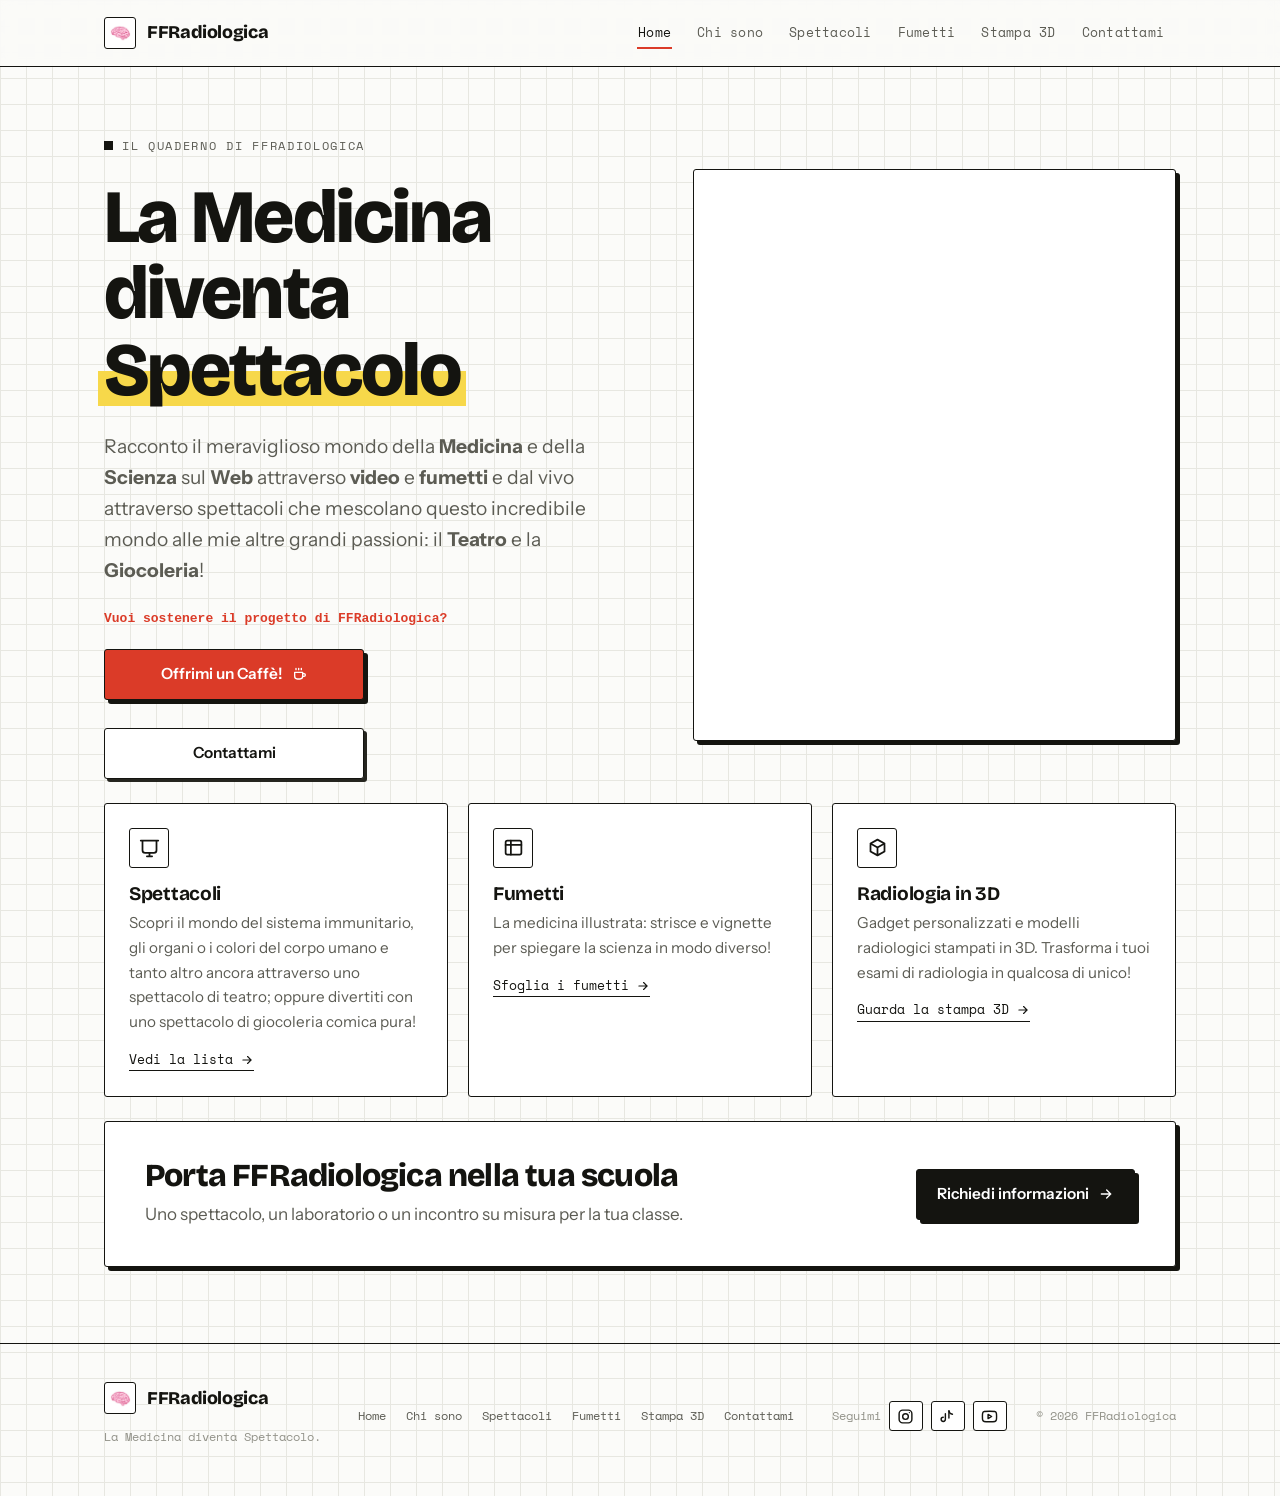
==== commit d0cfc5b7: "Aggiornamento sito13.7.12" ====
--- a/index.html
+++ b/index.html
@@ -64,20 +64,20 @@
     <div class="grid g-3">
       <div class="card">
         <div class="ic"><svg viewBox="0 0 24 24" fill="none" stroke-width="2" stroke-linecap="round" stroke-linejoin="round"><path d="M2 4h20M4 4v11a3 3 0 003 3h10a3 3 0 003-3V4M9 22h6M12 18v4"/></svg></div>
-        <h3>Spettacoli per le scuole</h3>
-        <p>Racconti dal vivo su raggi X, ossa e immagini mediche, pensati per ogni fascia d'età.</p>
+        <h3>Spettacoli</h3>
+        <p>Scopri il mondo del sistema immunitario, gli organi o i colori del corpo umano e tanto altro ancora attraverso uno spettacolo di teatro; oppure divertiti con uno spettacolo di giocoleria comica pura!</p>
         <a class="card-link" href="spettacoli.html">Vedi la lista <svg viewBox="0 0 24 24" fill="none" stroke="currentColor" stroke-width="2" stroke-linecap="round"><path d="M5 12h14M13 6l6 6-6 6"/></svg></a>
       </div>
       <div class="card">
         <div class="ic"><svg viewBox="0 0 24 24" fill="none" stroke-width="2" stroke-linecap="round" stroke-linejoin="round"><rect x="3" y="4" width="18" height="16" rx="2"/><path d="M3 9h18M9 4v16"/></svg></div>
         <h3>Fumetti</h3>
-        <p>La radiologia illustrata: strisce e vignette per spiegare la scienza con il sorriso.</p>
+        <p>La medicina illustrata: strisce e vignette per spiegare la scienza in modo diverso!</p>
         <a class="card-link" href="fumetti.html">Sfoglia i fumetti <svg viewBox="0 0 24 24" fill="none" stroke="currentColor" stroke-width="2" stroke-linecap="round"><path d="M5 12h14M13 6l6 6-6 6"/></svg></a>
       </div>
       <div class="card">
         <div class="ic"><svg viewBox="0 0 24 24" fill="none" stroke-width="2" stroke-linecap="round" stroke-linejoin="round"><path d="M12 3l8 4.5v9L12 21l-8-4.5v-9L12 3zM12 12l8-4.5M12 12v9M12 12L4 7.5"/></svg></div>
-        <h3>Oggetti a tema</h3>
-        <p>Gadget e modelli radiologici, molti stampati in 3D. Una vetrina di cose che posso realizzare.</p>
+        <h3>Radiologia in 3D</h3>
+        <p>Gadget personalizzati e modelli radiologici stampati in 3D. Trasforma i tuoi esami di radiologia in qualcosa di unico!</p>
         <a class="card-link" href="shop.html">Guarda la stampa 3D <svg viewBox="0 0 24 24" fill="none" stroke="currentColor" stroke-width="2" stroke-linecap="round"><path d="M5 12h14M13 6l6 6-6 6"/></svg></a>
       </div>
     </div>
@@ -108,6 +108,12 @@
     <nav class="foot-nav" aria-label="Navigazione a pie di pagina">
       <a href="index.html">Home</a><a href="chi-sono.html">Chi sono</a><a href="spettacoli.html">Spettacoli</a><a href="fumetti.html">Fumetti</a><a href="shop.html">Stampa 3D</a><a href="contatti.html">Contattami</a>
     </nav>
+    <nav class="foot-social" aria-label="Contatti social">
+      <span>Seguimi</span>
+      <a href="https://www.instagram.com/ffradiologica/" target="_blank" rel="noopener" aria-label="Instagram FFRadiologica"><svg viewBox="0 0 24 24" fill="none" stroke-width="2" stroke-linecap="round" stroke-linejoin="round"><rect x="3" y="3" width="18" height="18" rx="5"/><circle cx="12" cy="12" r="4"/><circle cx="17.5" cy="6.5" r="1" fill="currentColor" stroke="none"/></svg></a>
+      <a href="https://www.tiktok.com/@ffradiologica" target="_blank" rel="noopener" aria-label="TikTok FFRadiologica"><svg viewBox="0 0 24 24" fill="none" stroke-width="2" stroke-linecap="round" stroke-linejoin="round"><path d="M9 8v8a3 3 0 11-3-3M14 4c.5 3 2.5 4.5 5 4.8"/><path d="M14 4v10"/></svg></a>
+      <a href="https://www.youtube.com/@FFRadiologica" target="_blank" rel="noopener" aria-label="YouTube FFRadiologica"><svg viewBox="0 0 24 24" fill="none" stroke-width="2" stroke-linecap="round" stroke-linejoin="round"><path d="M22 12s0-3.4-.4-5a2.8 2.8 0 0 0-2-2C17.9 4.5 12 4.5 12 4.5s-5.9 0-7.6.5a2.8 2.8 0 0 0-2 2C2 8.6 2 12 2 12s0 3.4.4 5a2.8 2.8 0 0 0 2 2c1.7.5 7.6.5 7.6.5s5.9 0 7.6-.5a2.8 2.8 0 0 0 2-2c.4-1.6.4-5 .4-5z"/><path d="M10 9l5 3-5 3z"/></svg></a>
+    </nav>
     <small>© 2026 FFRadiologica</small>
   </div>
 </footer>
--- a/style.css
+++ b/style.css
@@ -147,6 +147,11 @@
   .card-link{margin-top:15px;display:inline-flex;align-items:center;gap:7px;font-family:"Space Mono",monospace;font-size:12.5px;color:var(--ink);cursor:pointer;background:none;border:0;padding:0;border-bottom:1.5px solid var(--ink)}
   .card-link svg{width:14px;height:14px;transition:transform .18s var(--ease)}
   .card-link:hover svg{transform:translateX(4px)}
+  .card-status{margin-top:15px;margin-bottom:0;font-family:"Space Mono",monospace;font-size:12.5px;color:var(--ink-faint)}
+  .split-cta{display:grid;grid-template-columns:repeat(2,minmax(0,1fr));gap:20px;margin-top:26px}
+  .cta-panel{background:#fff;border:1.5px solid var(--ink);border-radius:var(--radius);box-shadow:var(--shadow);padding:28px}
+  .cta-panel h2{font-size:clamp(1.45rem,2.4vw,2rem);margin-bottom:12px}
+  .cta-panel p{color:var(--ink-dim);margin-bottom:18px}
 
   .taglist{display:flex;flex-wrap:wrap;gap:7px;margin-bottom:14px}
   .pill{font-family:"Space Mono",monospace;font-size:10.5px;letter-spacing:.05em;text-transform:uppercase;padding:4px 9px;border-radius:100px;border:1.5px solid var(--ink);color:var(--ink)}
@@ -155,6 +160,8 @@
   /* placeholders reveal grid */
   .thumb{aspect-ratio:4/3;border-radius:2px;margin-bottom:16px;position:relative;border:1.5px dashed var(--ink);display:grid;place-items:center;background:transparent}
   .thumb img{width:100%;height:100%;object-fit:cover}
+  .comic-thumb{border-style:solid;overflow:hidden;transition:transform .15s var(--ease),box-shadow .15s var(--ease)}
+  .comic-thumb:hover{transform:translate(-1px,-1px);box-shadow:var(--shadow-sm)}
   .thumb span.ph{font-family:"Space Mono",monospace;font-size:11px;color:var(--ink-faint)}
   .thumb .num{position:absolute;top:8px;left:11px;font-family:"Bricolage Grotesque";font-weight:800;font-size:1.4rem;color:var(--ink);opacity:.14}
   .price{font-family:"Space Mono",monospace;font-size:12.5px;color:var(--ink-dim);margin-top:12px}
@@ -206,6 +213,11 @@
   .foot-nav{display:flex;gap:4px;flex-wrap:wrap}
   .foot-nav a{background:none;border:0;color:var(--ink-dim);cursor:pointer;font-family:"Space Mono",monospace;font-size:12px;padding:6px 8px;transition:color .18s}
   .foot-nav a:hover{color:var(--red)}
+  .foot-social{display:flex;align-items:center;gap:8px;flex-wrap:wrap;font-family:"Space Mono",monospace;font-size:12px}
+  .foot-social span{color:var(--ink-faint)}
+  .foot-social a{display:inline-flex;align-items:center;justify-content:center;min-width:34px;height:30px;border:1.5px solid var(--ink);border-radius:var(--radius);background:#fff;color:var(--ink);font-weight:700;transition:transform .15s var(--ease),box-shadow .15s var(--ease),color .15s var(--ease)}
+  .foot-social svg{width:17px;height:17px;stroke:currentColor}
+  .foot-social a:hover{color:var(--red);transform:translate(-1px,-1px);box-shadow:var(--shadow-sm)}
   .foot small{color:var(--ink-faint);font-family:"Space Mono",monospace;font-size:11.5px}
 
   a:focus-visible,button:focus-visible,.btn:focus-visible{outline:2.5px solid var(--ink);outline-offset:3px;border-radius:2px}
@@ -222,7 +234,7 @@
     .hero .sketch{width:calc(100vw - 48px)}
     .about-grid{grid-template-columns:1fr;gap:26px}
     .portrait{max-width:320px}
-    .g-3,.g-2,.contact-grid{grid-template-columns:1fr}
+    .g-3,.g-2,.contact-grid,.split-cta{grid-template-columns:1fr}
     section{padding:54px 0}
     .banner{padding:28px}
     .wide-note{padding:24px}
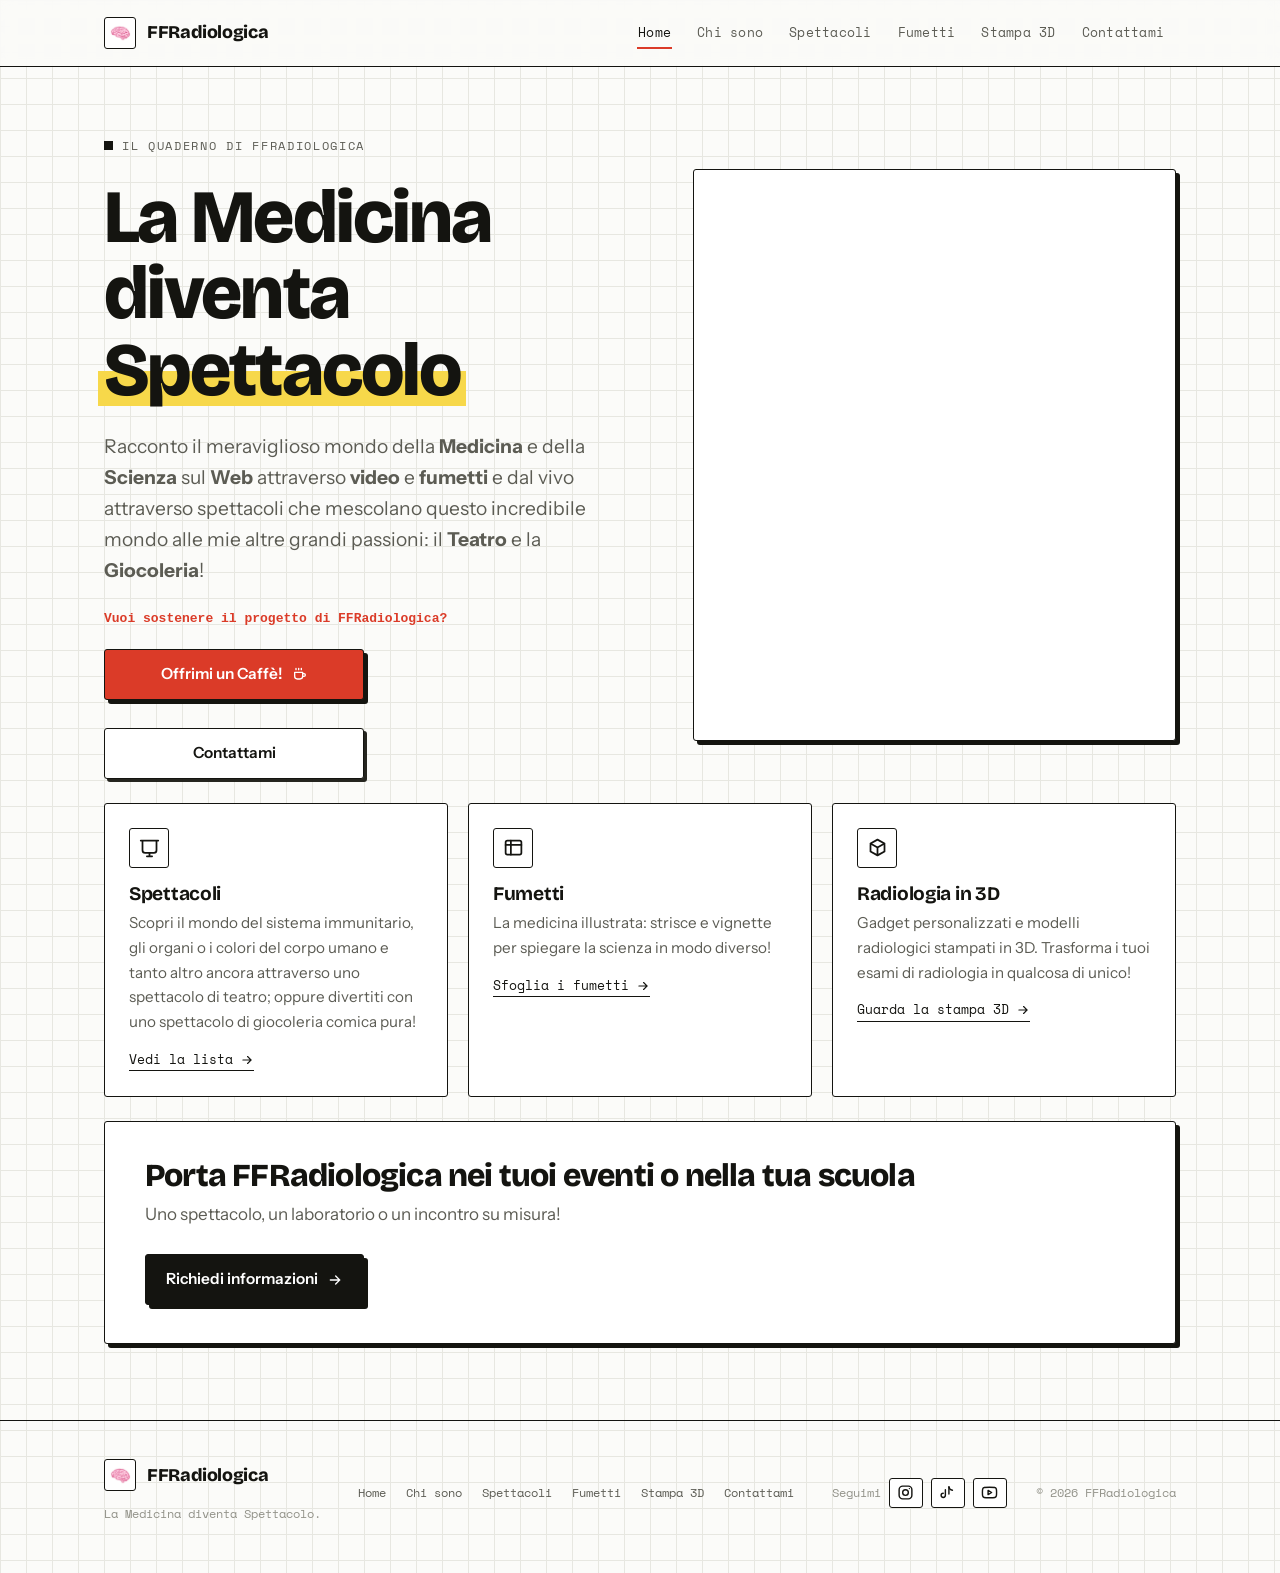
==== commit 753040b4: "Aggiornamento sito13.7.13" ====
--- a/index.html
+++ b/index.html
@@ -86,8 +86,8 @@
   <div class="wrap" style="margin-top:24px">
     <div class="banner">
       <div>
-        <h2>Porta FFRadiologica nella tua scuola</h2>
-        <p>Uno spettacolo, un laboratorio o un incontro su misura per la tua classe.</p>
+        <h2>Porta FFRadiologica nei tuoi eventi o nella tua scuola</h2>
+        <p>Uno spettacolo, un laboratorio o un incontro su misura!</p>
       </div>
       <a class="btn btn-primary" href="contatti.html">Richiedi informazioni
         <svg viewBox="0 0 24 24" fill="none" stroke="currentColor" stroke-width="2" stroke-linecap="round"><path d="M5 12h14M13 6l6 6-6 6"/></svg></a>
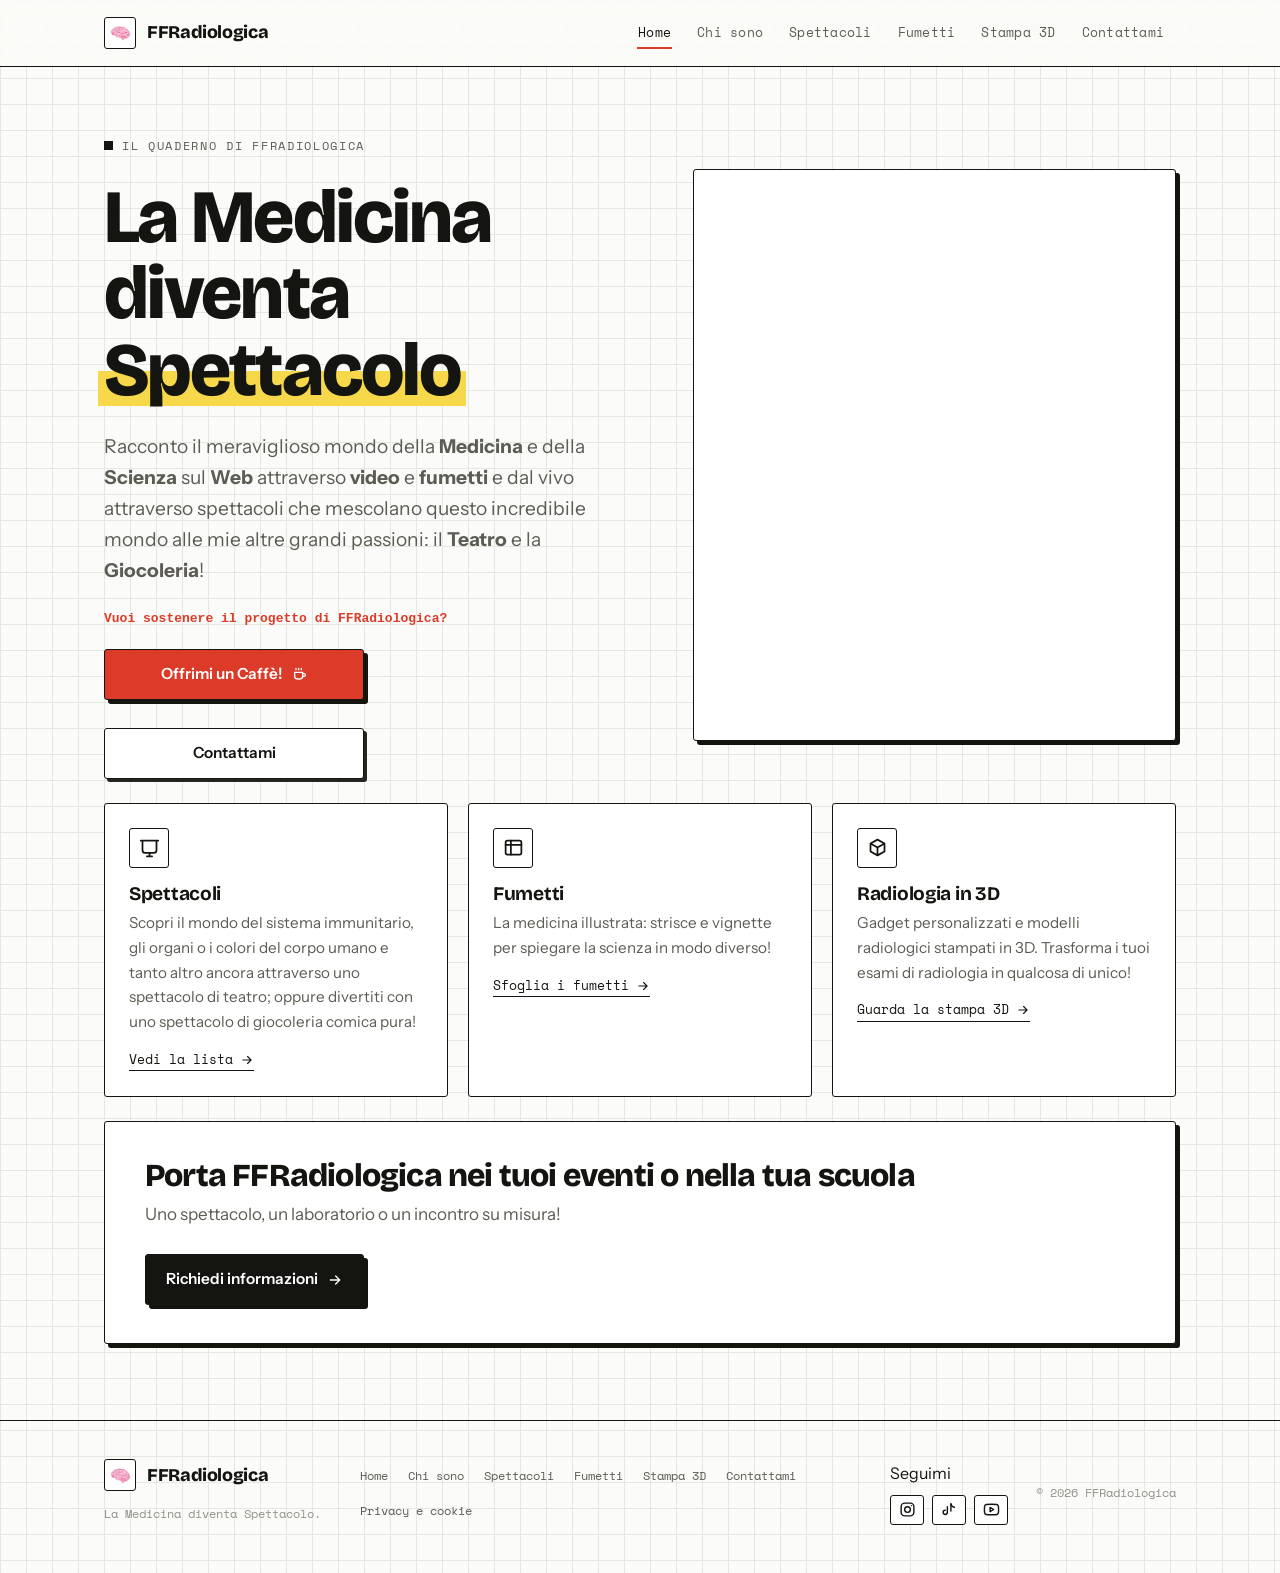
==== commit f74938ba: "Aggiornamento sito13.7.16" ====
--- a/index.html
+++ b/index.html
@@ -106,7 +106,7 @@
       <small>La Medicina diventa Spettacolo.</small>
     </div>
     <nav class="foot-nav" aria-label="Navigazione a pie di pagina">
-      <a href="index.html">Home</a><a href="chi-sono.html">Chi sono</a><a href="spettacoli.html">Spettacoli</a><a href="fumetti.html">Fumetti</a><a href="shop.html">Stampa 3D</a><a href="contatti.html">Contattami</a>
+      <a href="index.html">Home</a><a href="chi-sono.html">Chi sono</a><a href="spettacoli.html">Spettacoli</a><a href="fumetti.html">Fumetti</a><a href="shop.html">Stampa 3D</a><a href="contatti.html">Contattami</a><a href="privacy.html">Privacy e cookie</a>
     </nav>
     <nav class="foot-social" aria-label="Contatti social">
       <span>Seguimi</span>
--- a/style.css
+++ b/style.css
@@ -196,6 +196,8 @@
   .contact-card{background:#fff;border:1.5px solid var(--ink);border-radius:var(--radius);padding:30px}
   .contact-card h3{margin-bottom:6px}
   .contact-card>p{color:var(--ink-dim);font-size:.95rem}
+  .contact-note{border:1.5px solid var(--ink);border-left:5px solid var(--red);border-radius:var(--radius);padding:12px 14px;margin:18px 0 16px;color:var(--ink-dim);font-size:.92rem}
+  .contact-note strong{color:var(--ink)}
   .clink{display:flex;align-items:center;gap:14px;padding:14px 16px;border:1.5px solid var(--ink);border-radius:var(--radius);margin-top:12px;transition:transform .15s var(--ease),box-shadow .15s var(--ease)}
   .clink:hover{transform:translate(-2px,-2px);box-shadow:var(--shadow-sm)}
   .clink .ci{width:38px;height:38px;border-radius:var(--radius);border:1.5px solid var(--ink);display:grid;place-items:center;flex:0 0 auto}
@@ -206,17 +208,23 @@
     background:linear-gradient(transparent 54%, #F7D84A 54%) left bottom / 100% 100% no-repeat;
     padding:0 .05em;
   }
+  .legal-page{max-width:820px;background:#fff;border:1.5px solid var(--ink);border-radius:var(--radius);box-shadow:var(--shadow);padding:34px}
+  .legal-page h3{margin:28px 0 8px}
+  .legal-page h3:first-of-type{margin-top:0}
+  .legal-page p{color:var(--ink-dim)}
+  .legal-page a{border-bottom:1.5px solid var(--ink);color:var(--ink)}
+  .legal-date{font-family:"Space Mono",monospace;font-size:12px;color:var(--ink-faint)}
 
   /* ---------- Footer ---------- */
   footer{border-top:1.5px solid var(--ink);padding:38px 0 46px;margin-top:20px}
-  .foot{display:flex;justify-content:space-between;align-items:center;gap:22px;flex-wrap:wrap}
+  .foot{display:grid;grid-template-columns:minmax(220px,1fr) auto auto auto;align-items:center;gap:28px}
   .foot-nav{display:flex;gap:4px;flex-wrap:wrap}
   .foot-nav a{background:none;border:0;color:var(--ink-dim);cursor:pointer;font-family:"Space Mono",monospace;font-size:12px;padding:6px 8px;transition:color .18s}
   .foot-nav a:hover{color:var(--red)}
-  .foot-social{display:flex;align-items:center;gap:8px;flex-wrap:wrap;font-family:"Space Mono",monospace;font-size:12px}
-  .foot-social span{color:var(--ink-faint)}
-  .foot-social a{display:inline-flex;align-items:center;justify-content:center;min-width:34px;height:30px;border:1.5px solid var(--ink);border-radius:var(--radius);background:#fff;color:var(--ink);font-weight:700;transition:transform .15s var(--ease),box-shadow .15s var(--ease),color .15s var(--ease)}
-  .foot-social svg{width:17px;height:17px;stroke:currentColor}
+  .foot-social{display:grid;grid-template-columns:repeat(3,34px);gap:8px;font-family:"Space Mono",monospace;font-size:12px;align-items:center;justify-content:center}
+  .foot-social span{grid-column:1/-1;color:var(--ink);font-family:"Instrument Sans";font-size:1rem}
+  .foot-social a{display:grid;place-items:center;width:34px;height:30px;border:1.5px solid var(--ink);border-radius:var(--radius);background:#fff;color:var(--ink);transition:transform .15s var(--ease),box-shadow .15s var(--ease),color .15s var(--ease)}
+  .foot-social svg{display:block;width:17px;height:17px;stroke:currentColor}
   .foot-social a:hover{color:var(--red);transform:translate(-1px,-1px);box-shadow:var(--shadow-sm)}
   .foot small{color:var(--ink-faint);font-family:"Space Mono",monospace;font-size:11.5px}
 
@@ -238,6 +246,8 @@
     section{padding:54px 0}
     .banner{padding:28px}
     .wide-note{padding:24px}
+    .foot{grid-template-columns:1fr}
+    .foot-social{justify-content:start}
   }
   @media(min-width:861px) and (max-width:1040px){ .g-3{grid-template-columns:repeat(2,1fr)} }
 
